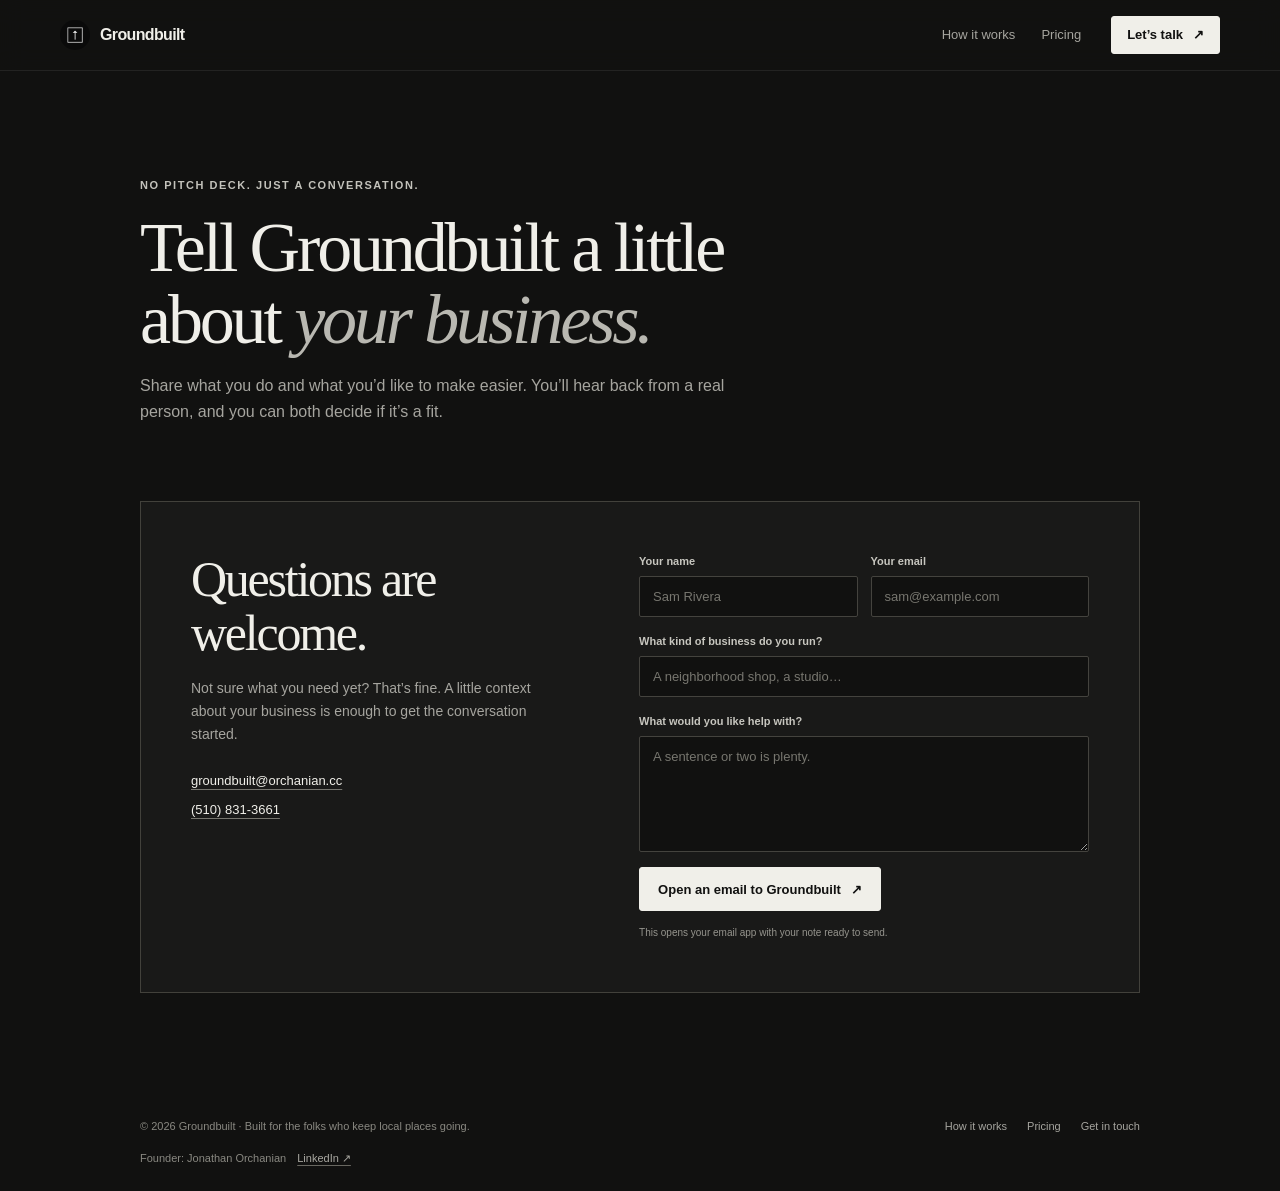
==== contact.html @ 36f00450 "very good job: [How it works](#how-it-works)[Pricing](#pricing)[Let’s talk](#contact) these buttons " ====
<!DOCTYPE html>
<html lang="en">
<head>
    <meta charset="UTF-8">
    <meta name="viewport" content="width=device-width, initial-scale=1">
    <meta name="description" content="Talk with Groundbuilt about email follow-ups for your independent business.">
    <meta name="theme-color" content="#111110">
    <title>Get in touch | Groundbuilt</title>
    <link rel="icon" type="image/png" href="groundbuilt_pfp.png">
    <link rel="stylesheet" href="pages.css">
</head>
<body>
    <header class="site-header">
        <a class="brand" href="index.html" aria-label="Groundbuilt home">
            <img src="groundbuilt_pfp.png" alt="">
            <span>Groundbuilt</span>
        </a>
        <div class="header-right">
            <nav class="main-nav" aria-label="Main navigation">
                <a href="how-it-works.html">How it works</a>
                <a href="pricing.html">Pricing</a>
            </nav>
            <a class="header-cta" href="contact.html" aria-current="page">Let’s talk <span aria-hidden="true">↗</span></a>
        </div>
    </header>

    <main class="wrap">
        <header class="page-intro">
            <p class="eyebrow">No pitch deck. Just a conversation.</p>
            <h1>Tell Groundbuilt a little about <em>your business.</em></h1>
            <p>Share what you do and what you’d like to make easier. You’ll hear back from a real person, and you can both decide if it’s a fit.</p>
        </header>

        <section class="page-section" aria-label="Contact Groundbuilt">
            <div class="contact-panel">
                <div class="contact-copy">
                    <h2>Questions are welcome.</h2>
                    <p>Not sure what you need yet? That’s fine. A little context about your business is enough to get the conversation started.</p>
                    <div class="contact-details">
                        <a href="mailto:groundbuilt@orchanian.cc">groundbuilt@orchanian.cc</a>
                        <a href="tel:+15108313661">(510) 831-3661</a>
                    </div>
                </div>
                <form id="contact-form">
                    <div class="form-row">
                        <label for="name">Your name
                            <input id="name" name="name" autocomplete="name" placeholder="Sam Rivera" required>
                        </label>
                        <label for="email">Your email
                            <input id="email" name="email" type="email" autocomplete="email" placeholder="sam@example.com" required>
                        </label>
                    </div>
                    <label for="business">What kind of business do you run?
                        <input id="business" name="business" placeholder="A neighborhood shop, a studio…" required>
                    </label>
                    <label for="message">What would you like help with?
                        <textarea id="message" name="message" placeholder="A sentence or two is plenty." required></textarea>
                    </label>
                    <div class="form-actions">
                        <button class="button" type="submit">Open an email to Groundbuilt <span aria-hidden="true">↗</span></button>
                        <p class="form-note">This opens your email app with your note ready to send.</p>
                    </div>
                </form>
            </div>
        </section>
    </main>

    <footer class="site-footer">
        <div class="wrap footer-inner">
            <p>© 2026 Groundbuilt · Built for the folks who keep local places going.</p>
            <nav class="footer-links" aria-label="Footer navigation">
                <a href="how-it-works.html">How it works</a>
                <a href="pricing.html">Pricing</a>
                <a href="contact.html">Get in touch</a>
            </nav>
        </div>
        <div class="wrap">
            <p class="footer-founder">Founder: Jonathan Orchanian <a href="https://www.linkedin.com/in/jonathanorchanian" target="_blank" rel="noopener noreferrer">LinkedIn ↗</a></p>
        </div>
    </footer>

    <script>
        document.querySelector("#contact-form").addEventListener("submit", (event) => {
            event.preventDefault();
            const form = event.currentTarget;
            const fields = new FormData(form);
            const subject = `Email help for ${fields.get("business")}`;
            const body = [
                `Name: ${fields.get("name")}`,
                `Email: ${fields.get("email")}`,
                `Business: ${fields.get("business")}`,
                "",
                fields.get("message")
            ].join("\n");

            window.location.href = `mailto:groundbuilt@orchanian.cc?subject=${encodeURIComponent(subject)}&body=${encodeURIComponent(body)}`;
        });
    </script>
</body>
</html>
---- pages.css ----
:root {
    color-scheme: dark;
    --ink: #111110;
    --panel: #191918;
    --paper: #f0efe9;
    --muted: #a6a59f;
    --line: #353531;
    --serif: Georgia, "Times New Roman", serif;
    --sans: -apple-system, BlinkMacSystemFont, "Segoe UI", sans-serif;
}

* {
    box-sizing: border-box;
}

html {
    scroll-behavior: smooth;
}

body {
    margin: 0;
    background: var(--ink);
    color: var(--paper);
    font: 16px/1.65 var(--sans);
    -webkit-font-smoothing: antialiased;
}

a {
    color: inherit;
}

a:focus-visible,
button:focus-visible,
input:focus-visible,
textarea:focus-visible {
    outline: 2px solid var(--paper);
    outline-offset: 4px;
}

.site-header {
    position: sticky;
    top: 0;
    z-index: 5;
    display: flex;
    align-items: center;
    justify-content: space-between;
    gap: 28px;
    padding: 16px max(28px, calc((100vw - 1160px) / 2));
    border-bottom: 1px solid rgb(255 255 255 / 8%);
    background: rgb(17 17 16 / 94%);
    backdrop-filter: blur(12px);
}

.brand,
.header-right,
.main-nav,
.footer-links {
    display: flex;
    align-items: center;
}

.brand {
    gap: 10px;
    font-size: 16px;
    font-weight: 700;
    letter-spacing: -0.04em;
    text-decoration: none;
}

.brand img {
    display: block;
    width: 30px;
    height: 30px;
    border-radius: 50%;
}

.header-right {
    gap: 30px;
}

.main-nav {
    gap: 26px;
}

.main-nav a,
.footer-links a {
    color: var(--muted);
    font-size: 13px;
    text-decoration: none;
    transition: color 160ms ease;
}

.main-nav a:hover,
.footer-links a:hover {
    color: var(--paper);
}

.header-cta,
.button {
    display: inline-flex;
    align-items: center;
    justify-content: center;
    gap: 10px;
    min-height: 44px;
    padding: 0 18px;
    border: 1px solid var(--paper);
    border-radius: 3px;
    background: var(--paper);
    color: var(--ink);
    font-size: 13px;
    font-weight: 650;
    text-decoration: none;
}

.header-cta {
    min-height: 38px;
    padding: 0 15px;
}

.button-secondary {
    border-color: var(--line);
    background: transparent;
    color: var(--paper);
}

.wrap {
    width: min(100% - 56px, 1000px);
    margin: 0 auto;
}

.page-intro {
    max-width: 720px;
    padding: 105px 0 45px;
}

.eyebrow {
    margin: 0 0 18px;
    color: #c3c2bb;
    font-size: 11px;
    font-weight: 700;
    letter-spacing: 0.14em;
    text-transform: uppercase;
}

h1,
h2,
h3,
p {
    margin-top: 0;
}

h1,
h2 {
    font-family: var(--serif);
    font-weight: 400;
    letter-spacing: -0.045em;
}

h1 {
    margin-bottom: 18px;
    font-size: clamp(46px, 7vw, 70px);
    line-height: 1.02;
}

h1 em,
h2 em {
    color: #b9b8b1;
}

.page-intro > p:last-child {
    max-width: 590px;
    margin-bottom: 0;
    color: var(--muted);
}

.page-section {
    padding: 30px 0 100px;
}

.steps {
    display: grid;
    grid-template-columns: repeat(3, 1fr);
    gap: 30px;
    margin-bottom: 75px;
}

.step-number {
    display: block;
    margin-bottom: 28px;
    color: #8b8a84;
    font-family: var(--serif);
    font-size: 18px;
}

.step h2,
.service h2,
.price-card h2 {
    margin-bottom: 9px;
    font-family: var(--sans);
    font-size: 16px;
    font-weight: 650;
    letter-spacing: 0;
}

.step p,
.service p {
    margin-bottom: 0;
    color: var(--muted);
    font-size: 13px;
}

.subheading {
    margin: 0 0 24px;
    font-family: var(--serif);
    font-size: clamp(32px, 4vw, 44px);
    font-weight: 400;
    letter-spacing: -0.04em;
}

.services {
    display: grid;
    grid-template-columns: repeat(2, 1fr);
    gap: 34px 54px;
}

.service {
    display: grid;
    grid-template-columns: 24px 1fr;
    gap: 14px;
}

.service-mark {
    color: #b6b5ae;
    font-family: var(--serif);
    font-size: 18px;
}

.price-cards {
    display: grid;
    grid-template-columns: repeat(2, 1fr);
    gap: 14px;
}

.price-card {
    padding: 26px;
    border: 1px solid #41403b;
    border-radius: 3px;
    background: var(--panel);
}

.price-card.featured {
    background: #e8e7e0;
    color: #22221f;
}

.card-label {
    margin-bottom: 24px;
    color: #989790;
    font-size: 10px;
    font-weight: 700;
    letter-spacing: 0.12em;
    text-transform: uppercase;
}

.featured .card-label {
    color: #64635d;
}

.price {
    margin-bottom: 2px;
    font: 43px/1 var(--serif);
    letter-spacing: -0.05em;
}

.price-period {
    margin-bottom: 23px;
    color: #aaa9a2;
    font-size: 11px;
}

.featured .price-period {
    color: #6d6c66;
}

.price-card ul {
    display: grid;
    gap: 9px;
    margin: 0;
    padding: 0;
    list-style: none;
}

.price-card li {
    display: flex;
    gap: 9px;
    color: #b8b7b0;
    font-size: 12px;
}

.featured li {
    color: #53534e;
}

.price-card li::before {
    color: #85847e;
    content: "·";
}

.pricing-footnote {
    margin: 20px 0 0;
    color: var(--muted);
    font-size: 12px;
}

.faq-list {
    display: grid;
    gap: 8px;
    margin-top: 70px;
}

details {
    padding-bottom: 14px;
}

summary {
    display: flex;
    justify-content: space-between;
    gap: 18px;
    padding: 12px 0;
    cursor: pointer;
    font-size: 14px;
    font-weight: 600;
    list-style: none;
}

summary::-webkit-details-marker {
    display: none;
}

summary::after {
    color: #aaa9a2;
    content: "+";
    font-size: 20px;
    font-weight: 400;
}

details[open] summary::after {
    content: "−";
}

details p {
    max-width: 680px;
    margin: 0 0 5px;
    color: var(--muted);
    font-size: 13px;
}

.contact-panel {
    display: grid;
    grid-template-columns: 0.9fr 1.1fr;
    gap: clamp(35px, 7vw, 80px);
    padding: clamp(26px, 5vw, 50px);
    border: 1px solid #42413b;
    background: var(--panel);
}

.contact-copy h2 {
    margin-bottom: 17px;
    font-size: clamp(38px, 5vw, 50px);
    line-height: 1.08;
}

.contact-copy > p:not(.eyebrow) {
    max-width: 340px;
    color: var(--muted);
    font-size: 14px;
}

.contact-details {
    display: grid;
    justify-items: start;
    gap: 8px;
    margin-top: 24px;
}

.contact-details a,
.founder-link {
    color: var(--paper);
    font-size: 13px;
    text-decoration-color: #77766f;
    text-underline-offset: 4px;
}

form {
    display: grid;
    gap: 15px;
}

.form-row {
    display: grid;
    grid-template-columns: repeat(2, 1fr);
    gap: 13px;
}

label {
    display: grid;
    gap: 6px;
    color: #c7c6bf;
    font-size: 11px;
    font-weight: 600;
}

input,
textarea {
    width: 100%;
    border: 1px solid #44433e;
    border-radius: 2px;
    padding: 12px 13px;
    background: var(--ink);
    color: var(--paper);
    font: 13px var(--sans);
}

input::placeholder,
textarea::placeholder {
    color: #77766f;
}

textarea {
    min-height: 116px;
    resize: vertical;
}

.form-actions {
    display: flex;
    flex-wrap: wrap;
    align-items: center;
    gap: 14px;
}

.form-actions button {
    cursor: pointer;
}

.form-note {
    margin: 0;
    color: #96958e;
    font-size: 10px;
}

.site-footer {
    padding: 24px 0;
}

.footer-inner {
    display: flex;
    align-items: center;
    justify-content: space-between;
    gap: 20px;
}

.footer-inner p,
.footer-founder {
    margin: 0;
    color: #898881;
    font-size: 11px;
}

.footer-links {
    gap: 20px;
}

.footer-links a {
    font-size: 11px;
}

.footer-founder {
    margin-top: 14px;
}

.footer-founder a {
    margin-left: 8px;
    color: #aaa9a2;
    text-decoration-color: #686760;
    text-underline-offset: 3px;
}

@media (max-width: 680px) {
    .site-header {
        gap: 10px;
        padding: 12px 20px;
    }

    .brand {
        gap: 8px;
        font-size: 14px;
    }

    .brand img {
        width: 27px;
        height: 27px;
    }

    .header-right {
        gap: 13px;
    }

    .main-nav {
        gap: 12px;
    }

    .main-nav a {
        font-size: 11px;
    }

    .header-cta {
        min-height: 34px;
        padding: 0 10px;
        font-size: 11px;
    }

    .wrap {
        width: min(100% - 40px, 500px);
    }

    .page-intro {
        padding-top: 72px;
    }

    .steps,
    .services,
    .price-cards,
    .contact-panel {
        grid-template-columns: 1fr;
    }

    .steps {
        gap: 28px;
        margin-bottom: 58px;
    }

    .step-number {
        margin-bottom: 14px;
    }

    .services {
        gap: 28px;
    }

    .contact-panel {
        gap: 30px;
        padding: 24px 19px;
    }

    .form-row {
        grid-template-columns: 1fr;
    }

    .footer-inner {
        align-items: flex-start;
        flex-direction: column;
    }
}

@media (prefers-reduced-motion: reduce) {
    html {
        scroll-behavior: auto;
    }
}
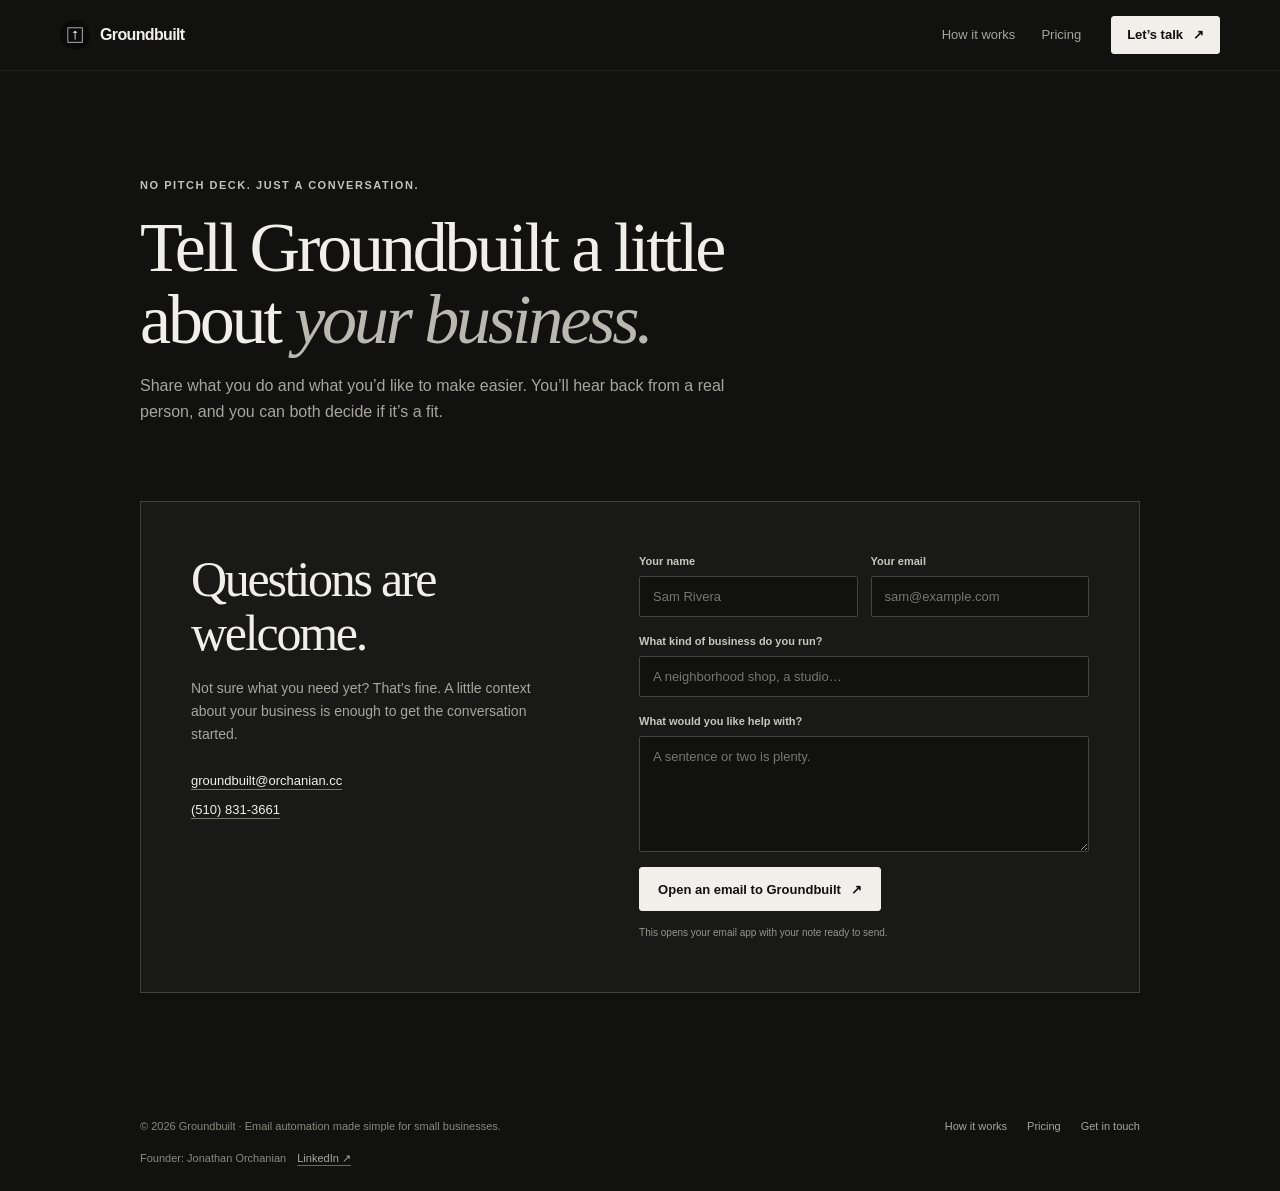
==== commit e2bd0be8: "@ 2026 Groundbuilt · Built for the folks who keep local places going. lets acutally have it say Emai" ====
--- a/contact.html
+++ b/contact.html
@@ -67,7 +67,7 @@
 
     <footer class="site-footer">
         <div class="wrap footer-inner">
-            <p>© 2026 Groundbuilt · Built for the folks who keep local places going.</p>
+            <p>© 2026 Groundbuilt · Email automation made simple for small businesses.</p>
             <nav class="footer-links" aria-label="Footer navigation">
                 <a href="how-it-works.html">How it works</a>
                 <a href="pricing.html">Pricing</a>
